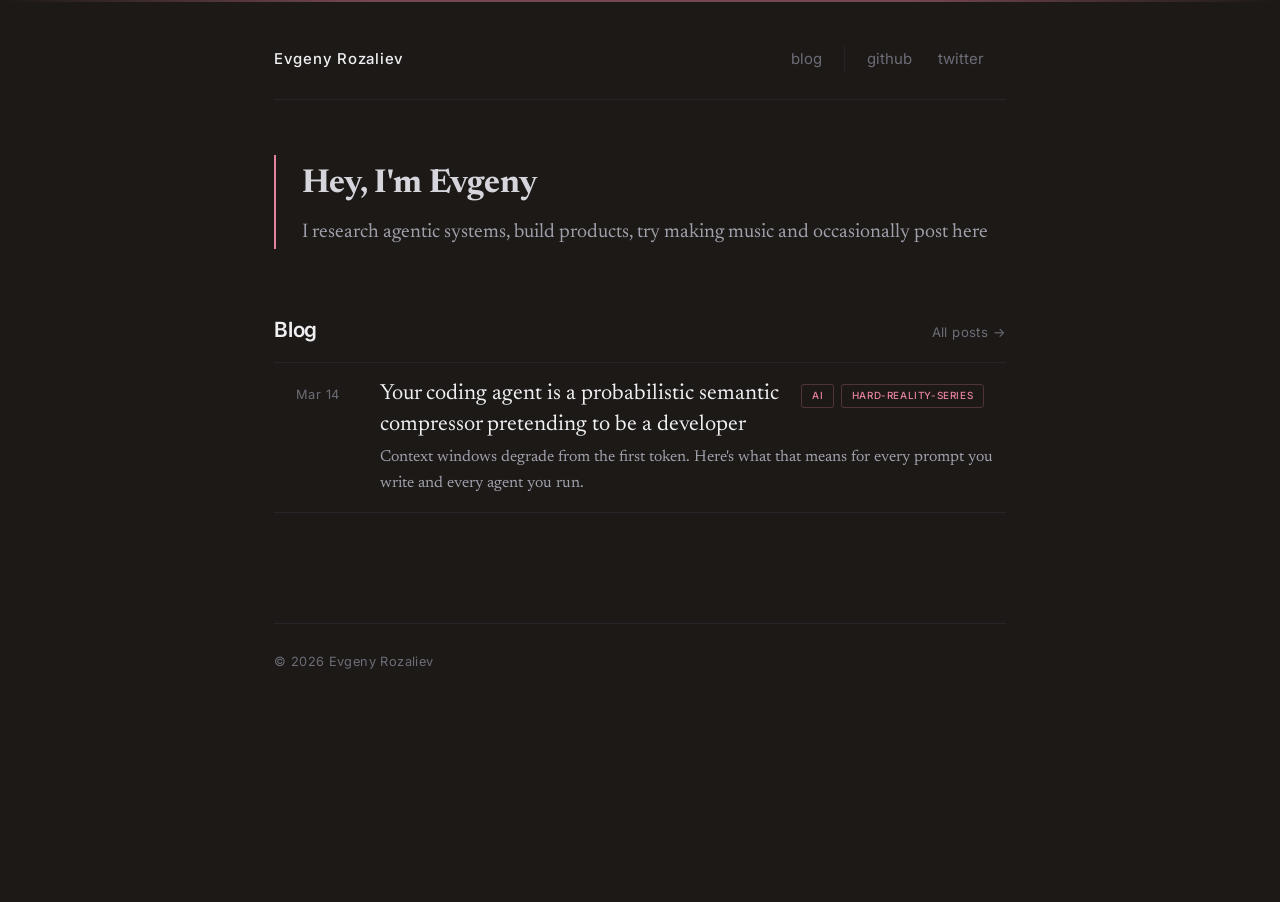
==== index.html @ ae57bc37 "deploy 2026-03-14 00:55" ====
<!DOCTYPE html>
<html lang="en">
<head>
  <meta charset="UTF-8">
  <meta name="viewport" content="width=device-width, initial-scale=1.0">
  <title>Evgeny Rozaliev</title>
  <meta name="description" content="Evgeny Rozaliev — researching agentic systems, building products, and writing about AI.">
  <link rel="icon" href="/favicon.svg" type="image/svg+xml">
  <link rel="apple-touch-icon" href="/apple-touch-icon.png">
  <link rel="stylesheet" href="/style.css">
  <link rel="preconnect" href="https://fonts.googleapis.com">
  <link rel="preconnect" href="https://fonts.gstatic.com" crossorigin>
  <link href="https://fonts.googleapis.com/css2?family=Newsreader:ital,opsz,wght@0,6..72,400;0,6..72,500;0,6..72,600;1,6..72,400;1,6..72,500&family=Inter:wght@400;500;600&display=swap" rel="stylesheet">
</head>
<body>

<span class="top-rule" aria-hidden="true"></span>

<div class="page">
  <nav>
    <a href="/" class="nav-home">Evgeny Rozaliev</a>
    <div class="nav-right">
      <a href="/blog">blog</a>
      
      <span class="nav-ext">
        <a href="https://github.com/rozaliev">github</a>
        <a href="https://x.com/rozaliev">twitter</a>
      </span>
    </div>
  </nav>

  
  <header>
    <h1>Hey, I'm Evgeny</h1>
    <p>I research agentic systems, build products, try making music and occasionally post here</p>
  </header>

  <section class="posts" aria-label="Recent posts">
    <div class="section-head">
      <h2>Blog</h2>
      <a href="/blog" class="section-link">All posts &rarr;</a>
    </div>

    
      <span class="post">
  <div class="post-row">
    <time datetime="2026-03-14">Mar 14</time>
    <a href="&#x2f;blog&#x2f;2026&#x2f;03&#x2f;14&#x2f;context-window&#x2f;" class="post-title">Your coding agent is a probabilistic semantic compressor pretending to be a developer</a>
    <span class="post-tags"><a href="/blog/tags/ai/" class="tag">ai</a><a href="/blog/tags/hard-reality-series/" class="tag">hard-reality-series</a></span>
  </div>
  
  <span class="post-preview">Context windows degrade from the first token. Here&#x27;s what that means for every prompt you write and every agent you run.</span>
  
</span>
    
  </section>
  


  <footer>
    <div class="footer-left">
      <span>&copy; 2026 Evgeny Rozaliev</span>
    </div>
    <div class="footer-right">
    </div>
  </footer>
</div>


<script data-goatcounter="https://erz.goatcounter.com/count" async src="//gc.zgo.at/count.js"></script>

</body>
</html>
---- style.css ----
/* ── Base ─────────────────────────────────────────── */

*,
*::before,
*::after {
  margin: 0;
  padding: 0;
  box-sizing: border-box;
}

::selection {
  background: rgba(232, 131, 159, 0.3);
  color: #fff;
  text-decoration: underline dotted
}

:root {
  --bg: #1c1917;
  --surface: #1b1b1f;
  --text: #d5d5db;
  --bright: #f0f0f3;
  --mid: #a0a0ab;
  --dim: #6d6d78;
  --rule: #252529;
  --rule-light: #2e2e33;
  --pink: #e8839f;
  --pink-hover: #f4a5be;
  --pink-bg: rgba(232, 131, 159, 0.06);
  --pink-rule: rgba(232, 131, 159, 0.25);
}

html {
  font-size: 22px;
  hanging-punctuation: first last;
}

body {
  font-family: 'Newsreader', Georgia, 'Times New Roman', serif;
  background: var(--bg);
  color: var(--text);
  line-height: 1.8;
  -webkit-font-smoothing: antialiased;
}

a {
  color: inherit;
  text-decoration: none;
}

/* ── Top accent rule ─────────────────────────────── */

.top-rule {
  display: block;
  width: 100%;
  height: 2px;
  background: linear-gradient(90deg,
      transparent 0%,
      var(--pink) 30%,
      var(--pink) 70%,
      transparent 100%);
  opacity: 0.45;
}

/* ── Page container ──────────────────────────────── */

.page {
  max-width: 820px;
  margin: 0 auto;
  padding: 2rem 2rem 4rem;
  min-height: 100vh;
  display: flex;
  flex-direction: column;
}

/* ── Nav ─────────────────────────────────────────── */

nav {
  display: flex;
  justify-content: space-between;
  align-items: baseline;
  margin-bottom: 2.5rem;
  font-family: 'Inter', system-ui, sans-serif;
  font-size: 0.68rem;
  padding-bottom: 1.2rem;
  border-bottom: 1px solid var(--rule);
}

.nav-home {
  font-weight: 500;
  color: var(--bright);
  letter-spacing: 0.05em;
}

.nav-right {
  display: flex;
  gap: 1rem;
}

.nav-right a {
  color: var(--dim);
  transition: color 0.2s;
  position: relative;
}

.nav-right a::after {
  content: '';
  position: absolute;
  bottom: -3px;
  left: 0;
  right: 0;
  height: 1px;
  background: var(--pink);
  transform: scaleX(0);
  transform-origin: right;
  transition: transform 0.3s ease;
}

.nav-right a:hover {
  color: var(--text);
}

.nav-right a:hover::after {
  transform: scaleX(1);
  transform-origin: left;
}


.nav-ext {
  padding-right: 1rem;
  border-left: 1px solid var(--rule);
}

.nav-ext a {
  margin-left: 1rem;
}


/* ── Header / intro ──────────────────────────────── */

header {
  margin-bottom: 2.8rem;
  border-left: 2px solid var(--pink);
  padding-left: 1.2rem;
}

header p {
  font-size: 0.9rem;
  color: var(--mid);
  line-height: 1.75;
  font-weight: 400;
}

header h1 {
  font-size: 1.5rem;
}

/* ── Shared section header ───────────────────────── */

.section-head {
  display: flex;
  justify-content: space-between;
  align-items: baseline;
  margin-bottom: 0.6rem;
}

.section-head h2 {
  font-family: 'Inter', system-ui, sans-serif;
  font-size: 0.95rem;
  font-weight: 600;
  color: var(--bright);
  letter-spacing: -0.01em;
}

.section-link {
  font-family: 'Inter', system-ui, sans-serif;
  font-size: 0.6rem;
  color: var(--dim);
  letter-spacing: 0.03em;
  transition: color 0.2s;
}

.section-link:hover {
  color: var(--pink);
}

/* ── Posts ────────────────────────────────────────── */

.posts {
  margin-bottom: 3rem;
}

.post {
  display: block;
  padding: 0.75rem 0 0.75rem 1rem;
  border-bottom: 1px solid var(--rule);
  position: relative;
  transition: background 0.25s;
}

.post::before {
  content: '';
  position: absolute;
  left: 0;
  top: 0.75rem;
  bottom: 0.75rem;
  width: 2px;
  background: transparent;
  transition: background 0.25s;
}

.post:first-of-type {
  border-top: 1px solid var(--rule);
}

.post:hover {
  background: var(--pink-bg);
}

.post:hover::before {
  background: var(--pink);
}

.post-row {
  display: flex;
  align-items: baseline;
  gap: 0.8rem;
}

.post time {
  font-family: 'Inter', system-ui, sans-serif;
  font-size: 0.58rem;
  color: var(--dim);
  letter-spacing: 0.03em;
  min-width: 3rem;
  flex-shrink: 0;
}

.post-title {
  font-size: 1rem;
  font-weight: 400;
  color: var(--bright);
  line-height: 1.4;
  transition: color 0.2s;
  flex: 1;
  min-width: 0;
}

.post .post-title:hover {
  color: var(--pink-hover);
}

.post-tags {
  display: flex;
  gap: 0.3rem;
  flex-shrink: 0;
  padding-right: 1rem;
}

.tag {
  font-family: 'Inter', system-ui, sans-serif;
  font-size: 0.5rem;
  font-weight: 500;
  text-transform: uppercase;
  letter-spacing: 0.06em;
  color: var(--pink);
  border: 1px solid var(--pink-rule);
  padding: 0.1rem 0.45rem;
  border-radius: 3px;
  transition: background 0.2s, border-color 0.2s;
}

.tag:hover {
  background: var(--pink-bg);
  border-color: rgba(232, 131, 159, 0.35);
}

.post .tag {
  font-size: 0.45rem;
}


.post-preview {
  display: block;
  font-size: 0.72rem;
  color: var(--mid);
  line-height: 1.6;
  margin-top: 0.2rem;
  padding-left: 3.8rem;
  font-weight: 400;
}

/* ── Projects ────────────────────────────────────── */

.projects-section {
  margin-bottom: 3rem;
}

.project-grid {
  display: grid;
  grid-template-columns: 1fr 1fr;
  gap: 1px;
  border: 1px dashed var(--pink);
  background: var(--rule);
  border-radius: 4px;
  overflow: hidden;
}

.project-card {
  display: flex;
  flex-direction: column;
  gap: 0.3rem;
  padding: 1rem 1.1rem;
  background: var(--bg);
  transition: background 0.25s;
}

.project-card:hover {
  background: var(--surface);
}

.project-name {
  font-family: 'Inter', system-ui, sans-serif;
  font-size: 0.78rem;
  font-weight: 600;
  color: var(--bright);
  transition: color 0.2s;
}

.project-card:hover .project-name {
  color: var(--pink);
}

.project-desc {
  font-size: 0.68rem;
  color: var(--mid);
  line-height: 1.55;
}

.project-lang {
  font-family: 'Inter', system-ui, sans-serif;
  font-size: 0.5rem;
  color: var(--dim);
  text-transform: uppercase;
  letter-spacing: 0.08em;
  margin-top: 0.15rem;
}

/* ── Footer ──────────────────────────────────────── */

footer {
  margin-top: 2rem;
  padding-top: 1.2rem;
  border-top: 1px solid var(--rule);
  display: flex;
  justify-content: space-between;
  font-family: 'Inter', system-ui, sans-serif;
  font-size: 0.58rem;
  color: var(--dim);
  letter-spacing: 0.03em;
}

.footer-right {
  display: flex;
  gap: 1.2rem;
}

footer a {
  color: var(--dim);
  transition: color 0.2s;
}

footer a:hover {
  color: var(--text);
}

/* ══════════════════════════════════════════════════
   POST PAGE
   ══════════════════════════════════════════════════ */

.post-header {
  margin-bottom: 3rem;
}

.post-header .back {
  font-family: 'Inter', system-ui, sans-serif;
  font-size: 0.6rem;
  color: var(--dim);
  letter-spacing: 0.04em;
  display: inline-flex;
  align-items: center;
  gap: 0.4rem;
  margin-bottom: 2rem;
  transition: color 0.2s, gap 0.3s;
}

.post-header .back:hover {
  color: var(--pink);
  gap: 0.65rem;
}

.post-header h1 {
  font-family: 'Newsreader', Georgia, serif;
  font-size: 2.2rem;
  font-weight: 400;
  color: var(--bright);
  line-height: 1.25;
  letter-spacing: -0.02em;
  margin-bottom: 1rem;
}

.post-header .meta {
  font-family: 'Inter', system-ui, sans-serif;
  font-size: 0.6rem;
  color: var(--dim);
  letter-spacing: 0.04em;
  display: flex;
  align-items: center;
  gap: 0.8rem;
}

.post-header .meta-sep {
  width: 3px;
  height: 3px;
  border-radius: 50%;
  background: var(--dim);
  display: inline-block;
}

.post-header .post-tags {
  margin-top: 0.8rem;
}

.post-header .tag {
  color: var(--dim);
  border-color: var(--rule-light);
}

/* ── Drop cap ────────────────────────────────────── */

.article>p:first-child::first-letter {
  font-size: 3.4em;
  float: left;
  line-height: 0.75;
  margin-right: 0.08em;
  margin-top: 0.08em;
  color: var(--pink);
  font-weight: 500;
}

/* ── Article body ────────────────────────────────── */

.article {
  flex: 1;
}

.article p {
  margin-bottom: 1.4rem;
  font-weight: 400;
  color: var(--text);
}

.article p:last-child {
  margin-bottom: 0;
}

.article strong {
  font-weight: 600;
  color: var(--bright);
}

.article em {
  font-style: italic;
  font-weight: 600;
}

/* ── Fancy link underlines ───────────────────────── */

.article a {
  color: var(--pink);
  text-decoration: none;
  background-image:
    linear-gradient(var(--pink-rule), var(--pink-rule)),
    linear-gradient(var(--pink), var(--pink));
  background-size: 100% 1px, 0% 1px;
  background-position: left bottom, left bottom;
  background-repeat: no-repeat;
  padding-bottom: 2px;
  transition: background-size 0.4s ease, color 0.2s;
}

.article a:hover {
  color: var(--pink-hover);
  background-size: 0% 1px, 100% 1px;
}

.article h2 {
  font-family: 'Newsreader', Georgia, serif;
  font-size: 1.4rem;
  font-weight: 500;
  color: var(--bright);
  margin: 3rem 0 1rem;
  letter-spacing: -0.01em;
}

.article h2::before {
  content: '';
  display: block;
  width: 2rem;
  height: 1px;
  background: var(--rule-light);
  margin-bottom: 3rem;
}

.article h3 {
  font-family: 'Newsreader', Georgia, serif;
  font-size: 1.15rem;
  font-weight: 500;
  color: var(--bright);
  margin: 2rem 0 0.8rem;
  letter-spacing: -0.01em;
}

.article blockquote {
  border-left: 2px solid var(--pink);
  padding: 0.6rem 0 0.6rem 1.3rem;
  margin: 2rem 0;
  background: var(--pink-bg);
  border-radius: 0 4px 4px 0;
}

.article blockquote p {
  margin-bottom: 0;
  color: var(--text);
  font-style: italic;
  font-size: 1.05rem;
}

.article pre {
  background: #101013;
  border: 1px dashed var(--pink);
  border-left: 3px solid var(--pink);
  border-radius: 3px;
  padding: 1.2rem 1.4rem;
  margin: 2rem 0;
  overflow-x: auto;
  font-size: 0.72rem;
  line-height: 1.8;
}

.article code {
  font-family: 'SF Mono', 'Cascadia Code', 'Source Code Pro', Menlo, monospace;
  font-size: 0.8em;
}

.article p code {
  background: rgba(255, 255, 255, 0.06);
  padding: 0.12em 0.45em;
  border-radius: 3px;
  color: var(--bright);
}

.article pre code {
  background: none;
  border: none;
  padding: 0;
  border-radius: 0;
  color: var(--text);
}

.article hr {
  border: none;
  text-align: center;
  margin: 3rem 0;
  color: var(--dim);
}

.article hr::before {
  content: '* * *';
  font-size: 0.7rem;
  letter-spacing: 0.5em;
}

.article ul,
.article ol {
  margin: 1.4rem 0;
  padding-left: 1.5rem;
}

.article li {
  margin-bottom: 0.4rem;
  font-weight: 400;
  color: var(--text);
  padding-left: 0.3rem;
}

.article li::marker {
  color: var(--pink);
  font-size: 0.85em;
}

/* ── Aside / note ────────────────────────────────── */

.article aside {
  font-family: 'Inter', system-ui, sans-serif;
  font-size: 0.62rem;
  line-height: 1.7;
  color: var(--mid);
  border-top: 1px solid var(--rule);
  border-bottom: 1px solid var(--rule);
  padding: 0.8rem 0;
  margin: 2rem 0;
  letter-spacing: 0.01em;
}

.article aside strong {
  color: var(--text);
  font-weight: 500;
  font-size: 0.58rem;
  text-transform: uppercase;
  letter-spacing: 0.1em;
  display: block;
  margin-bottom: 0.3rem;
}

/* ── Collapsible aside ──────────────────────────── */

.article details.aside-collapsible {
  font-family: 'Inter', system-ui, sans-serif;
  font-size: 0.62rem;
  line-height: 1.7;
  color: var(--mid);
  border-left: 2px solid var(--pink);
  padding: 0.6rem 0 0.6rem 1.2rem;
  margin: 2rem 0;
  letter-spacing: 0.01em;
}

.article details.aside-collapsible summary {
  cursor: pointer;
  color: var(--text);
  font-weight: 500;
  font-size: 0.58rem;
  text-transform: uppercase;
  letter-spacing: 0.1em;
  list-style: none;
  user-select: none;
}

.article details.aside-collapsible summary::-webkit-details-marker {
  display: none;
}

.article details.aside-collapsible summary::before {
  content: '▸ ';
  color: var(--pink);
}

.article details[open].aside-collapsible summary::before {
  content: '▾ ';
}

.article .aside-collapsible-body {
  margin-top: 0.6rem;
}

.article .aside-collapsible-body p {
  margin-bottom: 0.6rem;
  font-size: inherit;
  color: inherit;
}

.article .aside-collapsible-body p:last-child {
  margin-bottom: 0;
}

/* ── Post footer ─────────────────────────────────── */

.post-footer {
  margin-top: 3.5rem;
  padding-top: 1.5rem;
  border-top: 1px solid var(--rule);
  display: flex;
  justify-content: space-between;
  align-items: baseline;
}

.post-footer .back {
  font-family: 'Inter', system-ui, sans-serif;
  font-size: 0.6rem;
  color: var(--dim);
  display: inline-flex;
  align-items: center;
  gap: 0.4rem;
  transition: color 0.2s, gap 0.3s;
}

.post-footer .back:hover {
  color: var(--pink);
  gap: 0.65rem;
}

.post-footer .date {
  font-family: 'Inter', system-ui, sans-serif;
  font-size: 0.58rem;
  color: var(--dim);
}

/* ── Small screens ───────────────────────────────── */

@media (max-width: 600px) {
  html {
    font-size: 20px;
  }

  .page {
    padding: 1.5rem 1.25rem 3rem;
  }

  nav {
    margin-bottom: 2rem;
  }

  header {
    margin-bottom: 2rem;
  }

  .post-row {
    flex-wrap: wrap;
  }

  .post-tags {
    flex-basis: 100%;
    margin-top: 0.2rem;
    padding-left: 3.8rem;
  }

  .post-preview {
    padding-left: 3.8rem;
  }

  .project-grid {
    grid-template-columns: 1fr;
  }

  .post-header h1 {
    font-size: 1.7rem;
  }

  .article>p:first-child::first-letter {
    font-size: 3em;
  }

  .post-footer {
    flex-direction: column;
    gap: 0.5rem;
  }
}
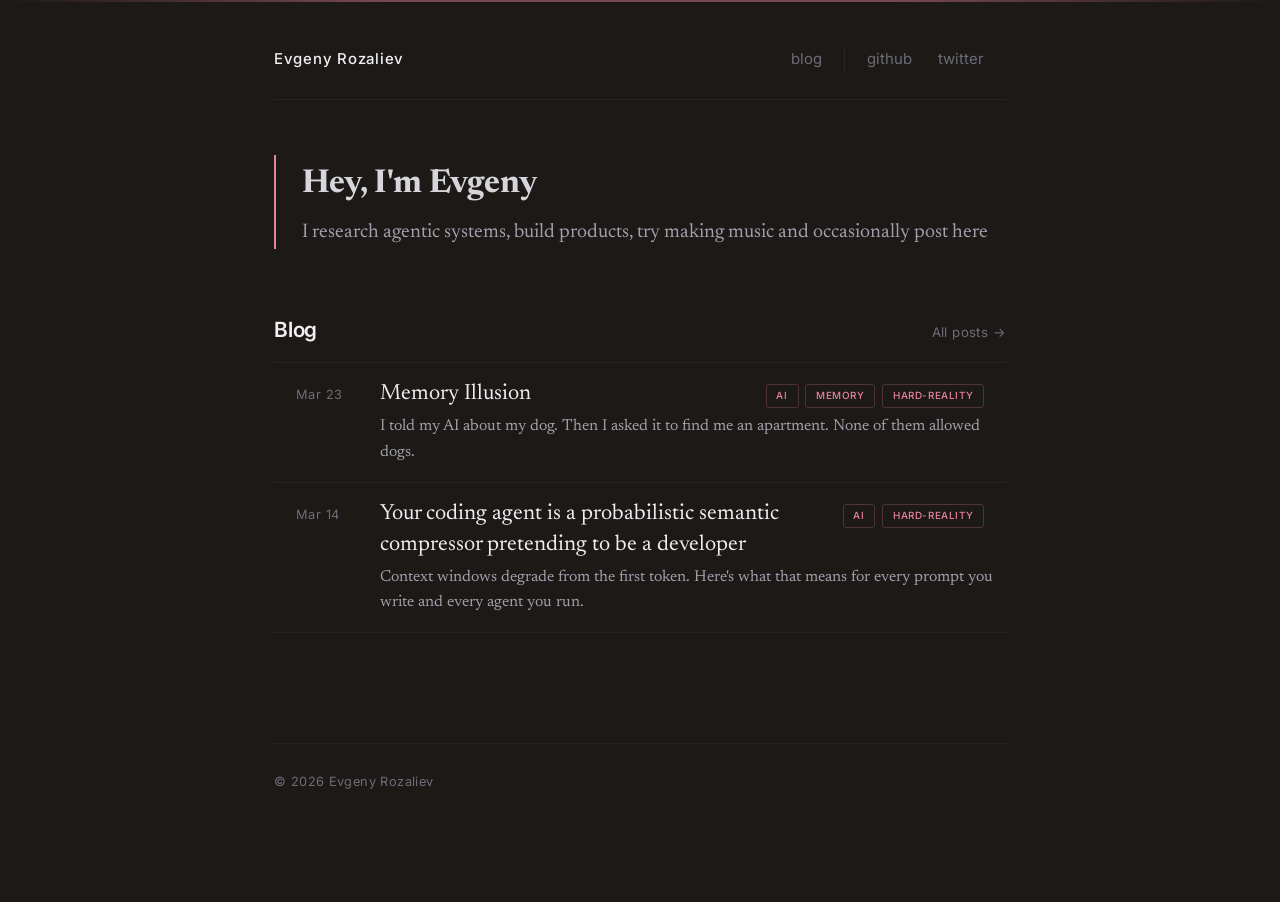
==== commit 9ce65e95: "deploy 2026-03-24 01:24" ====
--- a/index.html
+++ b/index.html
@@ -5,6 +5,16 @@
   <meta name="viewport" content="width=device-width, initial-scale=1.0">
   <title>Evgeny Rozaliev</title>
   <meta name="description" content="Evgeny Rozaliev — researching agentic systems, building products, and writing about AI.">
+
+  
+  <meta property="og:title" content="Evgeny Rozaliev">
+  <meta property="og:description" content="Researching agentic systems, building products, and writing about AI.">
+  <meta property="og:type" content="website">
+  <meta property="og:url" content="https://rozaliev.com">
+  <meta property="og:site_name" content="Evgeny Rozaliev">
+  <meta name="twitter:card" content="summary">
+  
+
   <link rel="icon" href="/favicon.svg" type="image/svg+xml">
   <link rel="apple-touch-icon" href="/apple-touch-icon.png">
   <link rel="stylesheet" href="/style.css">
@@ -44,9 +54,20 @@
     
       <span class="post">
   <div class="post-row">
+    <time datetime="2026-03-23">Mar 23</time>
+    <a href="&#x2f;blog&#x2f;2026&#x2f;03&#x2f;23&#x2f;no-real-memory-systems&#x2f;" class="post-title">Memory Illusion</a>
+    <span class="post-tags"><a href="/blog/tags/ai/" class="tag">ai</a><a href="/blog/tags/memory/" class="tag">memory</a><a href="/blog/tags/hard-reality/" class="tag">hard-reality</a></span>
+  </div>
+  
+  <span class="post-preview">I told my AI about my dog. Then I asked it to find me an apartment. None of them allowed dogs.</span>
+  
+</span>
+    
+      <span class="post">
+  <div class="post-row">
     <time datetime="2026-03-14">Mar 14</time>
     <a href="&#x2f;blog&#x2f;2026&#x2f;03&#x2f;14&#x2f;context-window&#x2f;" class="post-title">Your coding agent is a probabilistic semantic compressor pretending to be a developer</a>
-    <span class="post-tags"><a href="/blog/tags/ai/" class="tag">ai</a><a href="/blog/tags/hard-reality-series/" class="tag">hard-reality-series</a></span>
+    <span class="post-tags"><a href="/blog/tags/ai/" class="tag">ai</a><a href="/blog/tags/hard-reality/" class="tag">hard-reality</a></span>
   </div>
   
   <span class="post-preview">Context windows degrade from the first token. Here&#x27;s what that means for every prompt you write and every agent you run.</span>
